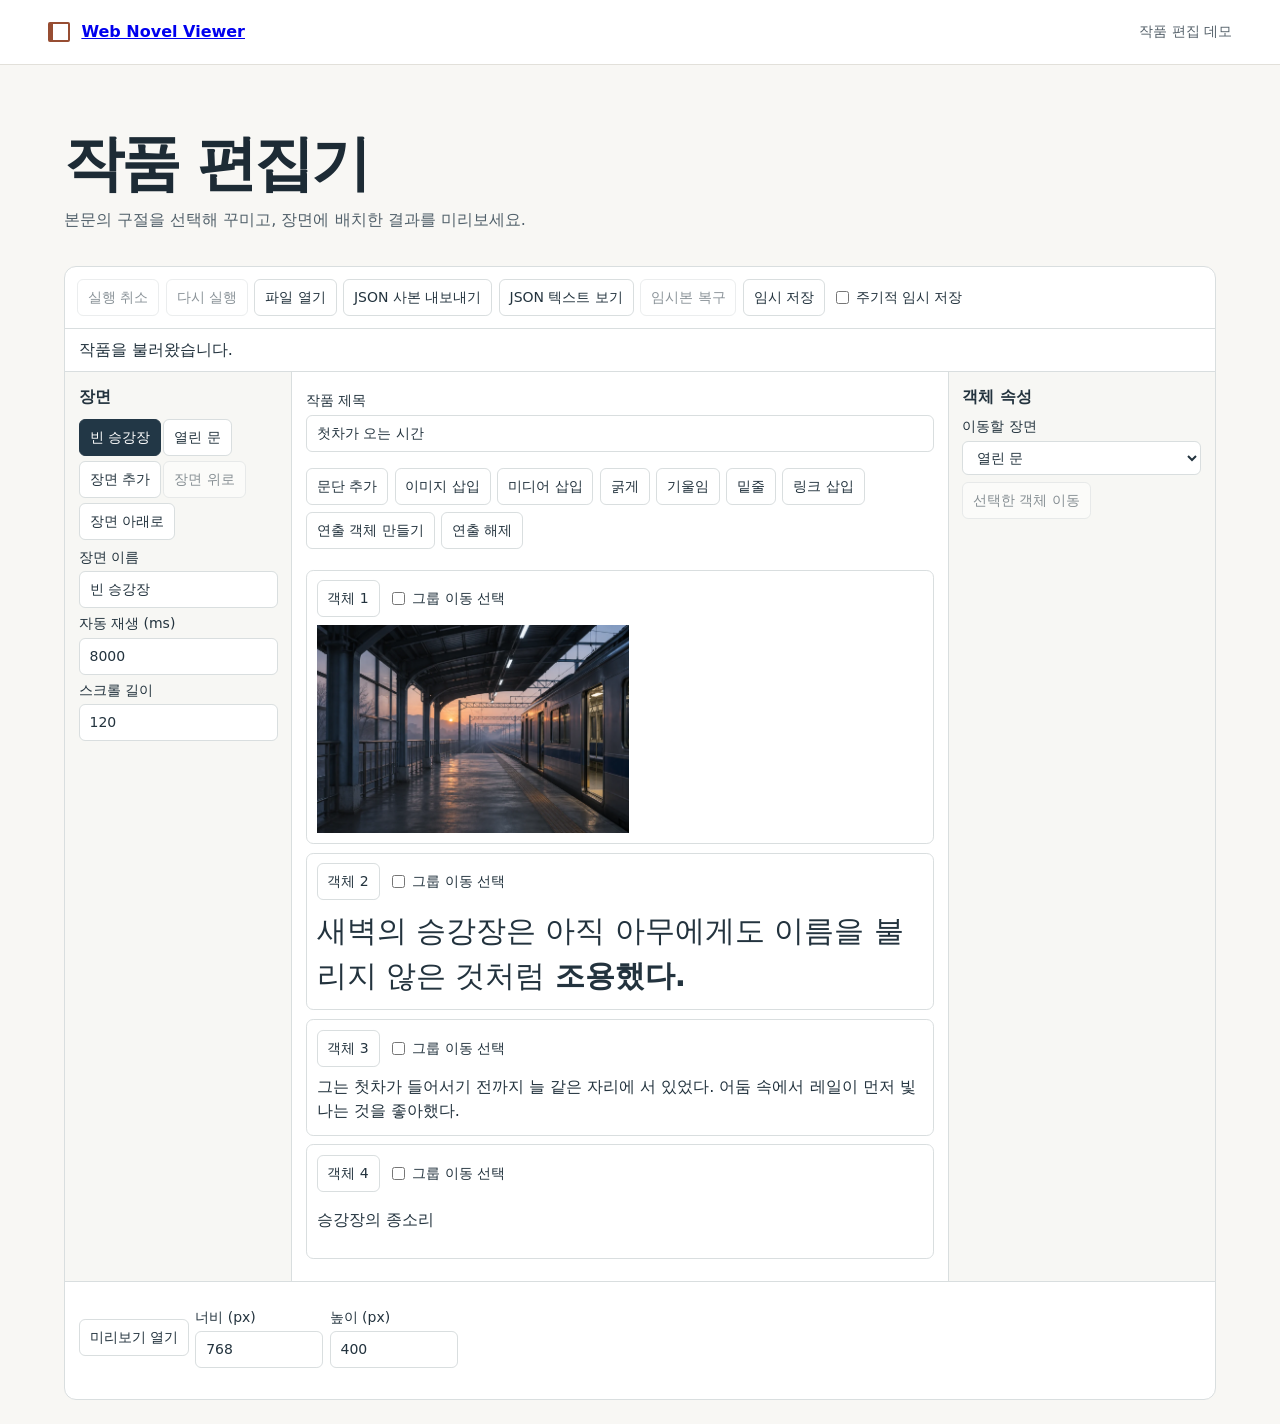
==== site/editor.html @ 37482833 "Add scroll story viewer and embeddable editor" ====
<!doctype html>
<html lang="ko">
  <head>
    <meta charset="utf-8">
    <meta name="viewport" content="width=device-width, initial-scale=1">
    <title>작품 편집기 · Web Novel Viewer</title>
    <link rel="stylesheet" href="./demo.css">
    <script type="module" src="./editor-demo.js"></script>
  </head>
  <body>
    <header class="masthead">
      <div class="masthead-inner">
        <a class="brand" href="./"><span class="brand-mark" aria-hidden="true"></span>Web Novel Viewer</a>
        <span class="masthead-detail">작품 편집 데모</span>
      </div>
    </header>
    <main class="reading-room">
      <div class="story-heading">
        <h1>작품 편집기</h1>
        <p>본문의 구절을 선택해 꾸미고, 장면에 배치한 결과를 미리보세요.</p>
      </div>
      <div id="work-editor"></div>
      <noscript><p>편집기를 사용하려면 브라우저에서 JavaScript를 켜세요.</p></noscript>
    </main>
  </body>
</html>
---- site/demo.css ----
:root {
  color-scheme: light;
  font-family: "Noto Sans KR", "Noto Sans CJK KR", "Apple SD Gothic Neo", "Malgun Gothic", system-ui, sans-serif;
  color: #1d2b35;
  background: #f8f7f4;
}

body { margin: 0; }
.masthead { background: #fff; border-bottom: 1px solid #e2e0da; }
.masthead-inner {
  max-width: 74rem;
  min-height: 4rem;
  margin: auto;
  padding: 0 clamp(1rem, 3vw, 2rem);
  display: flex;
  flex-wrap: wrap;
  align-items: center;
  justify-content: space-between;
  gap: .5rem 1rem;
}
.brand { display: inline-flex; align-items: center; gap: .7rem; font-weight: 700; }
.brand-mark {
  display: inline-block;
  width: .95rem;
  height: 1.05rem;
  border: solid #974d32;
  border-width: 2px 2px 2px 5px;
  border-radius: .12rem;
}
.masthead-detail { color: #55616a; font-size: .875rem; }
.reading-room {
  max-width: 72rem;
  margin: 0 auto;
  padding: clamp(1.75rem, 5vw, 4.15rem) clamp(1rem, 4vw, 2rem) 1.5rem;
}
.story-heading { margin-bottom: clamp(1.25rem, 3vw, 2rem); }
.story-heading h1 {
  margin: 0 0 .55rem;
  font-size: clamp(2rem, 5vw, 3.75rem);
  font-weight: 750;
  letter-spacing: -.045em;
  line-height: 1.16;
}
.story-heading p {
  margin: 0;
  max-width: 42rem;
  color: #52616b;
  line-height: 1.65;
  word-break: keep-all;
  overflow-wrap: anywhere;
}
.reader {
  --wnv-stage-background: #f5f2e9;
  --wnv-accent: #974d32;
  border: 1px solid #deded7;
  border-radius: .85rem;
  overflow: hidden;
  background: #fff;
  box-shadow: 0 10px 30px #2434400a;
}
.fallback, .wnv-status { padding: 0 1rem; }
.fallback h2 { margin-top: 1.25rem; font-size: 1.1rem; }
.fallback p { line-height: 1.7; }
.credit { margin: .85rem 0 0; color: #58646c; font-size: .875rem; line-height: 1.5; }
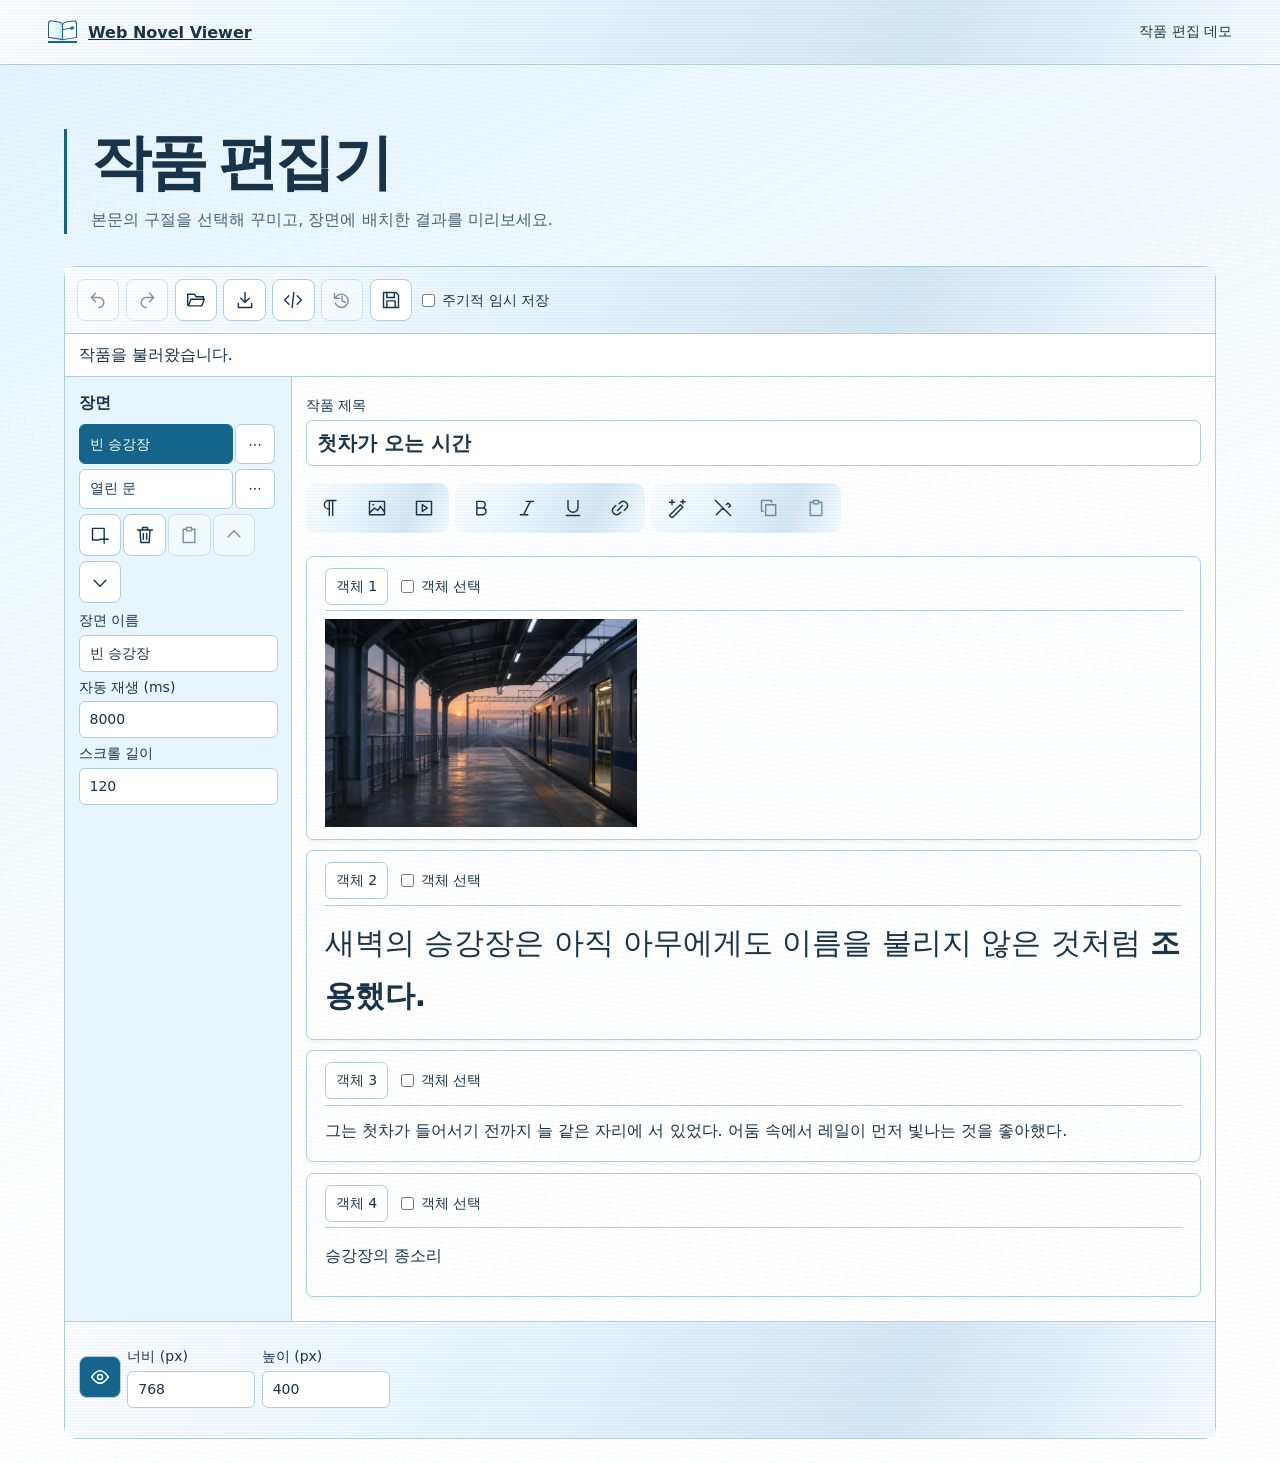
==== commit a348aa52: "Theme the viewer and editor with paper and metal surfaces and localized icon controls" ====
--- a/site/editor.html
+++ b/site/editor.html
@@ -7,7 +7,7 @@
     <link rel="stylesheet" href="./demo.css">
     <script type="module" src="./editor-demo.js"></script>
   </head>
-  <body>
+  <body class="wn-demo">
     <header class="masthead">
       <div class="masthead-inner">
         <a class="brand" href="./"><span class="brand-mark" aria-hidden="true"></span>Web Novel Viewer</a>
--- a/site/demo.css
+++ b/site/demo.css
@@ -1,12 +1,14 @@
+@import url('./ui/materials.css');
 :root {
   color-scheme: light;
   font-family: "Noto Sans KR", "Noto Sans CJK KR", "Apple SD Gothic Neo", "Malgun Gothic", system-ui, sans-serif;
-  color: #1d2b35;
-  background: #f8f7f4;
+  color: #18344a;
+  background: #f5faff;
 }
 
 body { margin: 0; }
-.masthead { background: #fff; border-bottom: 1px solid #e2e0da; }
+.wn-demo { min-height: 100vh; background: var(--wn-paper-grain), linear-gradient(155deg, #e3f4ff, white 60%); }
+.masthead { background: var(--wn-sky); background-image: var(--wn-metal-grain); color: var(--wn-ink); border-bottom: 1px solid var(--wn-edge); }
 .masthead-inner {
   max-width: 74rem;
   min-height: 4rem;
@@ -20,20 +22,40 @@
 }
 .brand { display: inline-flex; align-items: center; gap: .7rem; font-weight: 700; }
 .brand-mark {
-  display: inline-block;
-  width: .95rem;
-  height: 1.05rem;
-  border: solid #974d32;
-  border-width: 2px 2px 2px 5px;
-  border-radius: .12rem;
+  position: relative;
+  width: 1.8rem;
+  height: 1.25rem;
+  color: var(--wn-blue);
+  border-bottom: 2px solid currentColor;
 }
-.masthead-detail { color: #55616a; font-size: .875rem; }
+.brand-mark::before, .brand-mark::after {
+  content: "";
+  position: absolute;
+  inset-block: 0 .1rem;
+  width: 46%;
+  border: 1.5px solid currentColor;
+  border-radius: .25rem .25rem 0 0;
+  background: linear-gradient(90deg, white, #c5e9fc);
+}
+.brand-mark::before { inset-inline-start: 0; transform: skewY(9deg); }
+.brand-mark::after {
+  inset-inline-end: 0;
+  transform: skewY(-9deg);
+  background: radial-gradient(circle at 70% 40%, currentColor 1.6px, transparent 2px),
+    linear-gradient(currentColor, currentColor) left 40% / 70% 1px no-repeat, white;
+}
+.masthead .brand, .masthead-detail { color: inherit; }
+.masthead-detail { font-size: .875rem; }
 .reading-room {
   max-width: 72rem;
   margin: 0 auto;
   padding: clamp(1.75rem, 5vw, 4.15rem) clamp(1rem, 4vw, 2rem) 1.5rem;
 }
-.story-heading { margin-bottom: clamp(1.25rem, 3vw, 2rem); }
+.story-heading {
+  margin-bottom: clamp(1.25rem, 3vw, 2rem);
+  padding-inline-start: clamp(.85rem, 2vw, 1.5rem);
+  border-inline-start: .22rem solid var(--wn-blue);
+}
 .story-heading h1 {
   margin: 0 0 .55rem;
   font-size: clamp(2rem, 5vw, 3.75rem);
@@ -44,21 +66,21 @@
 .story-heading p {
   margin: 0;
   max-width: 42rem;
-  color: #52616b;
+  color: var(--wn-muted);
   line-height: 1.65;
   word-break: keep-all;
   overflow-wrap: anywhere;
 }
 .reader {
-  --wnv-stage-background: #f5f2e9;
-  --wnv-accent: #974d32;
-  border: 1px solid #deded7;
+  border: 1px solid var(--wn-edge);
   border-radius: .85rem;
   overflow: hidden;
   background: #fff;
-  box-shadow: 0 10px 30px #2434400a;
+  box-shadow: 0 10px 30px #3863811c;
 }
 .fallback, .wnv-status { padding: 0 1rem; }
 .fallback h2 { margin-top: 1.25rem; font-size: 1.1rem; }
 .fallback p { line-height: 1.7; }
-.credit { margin: .85rem 0 0; color: #58646c; font-size: .875rem; line-height: 1.5; }
+.credit { margin: .85rem 0 0; color: var(--wn-muted); font-size: .875rem; line-height: 1.5; }
+
+.story-heading h1 { font-family: "Nanum Myeongjo", "Noto Serif CJK KR", serif; }
